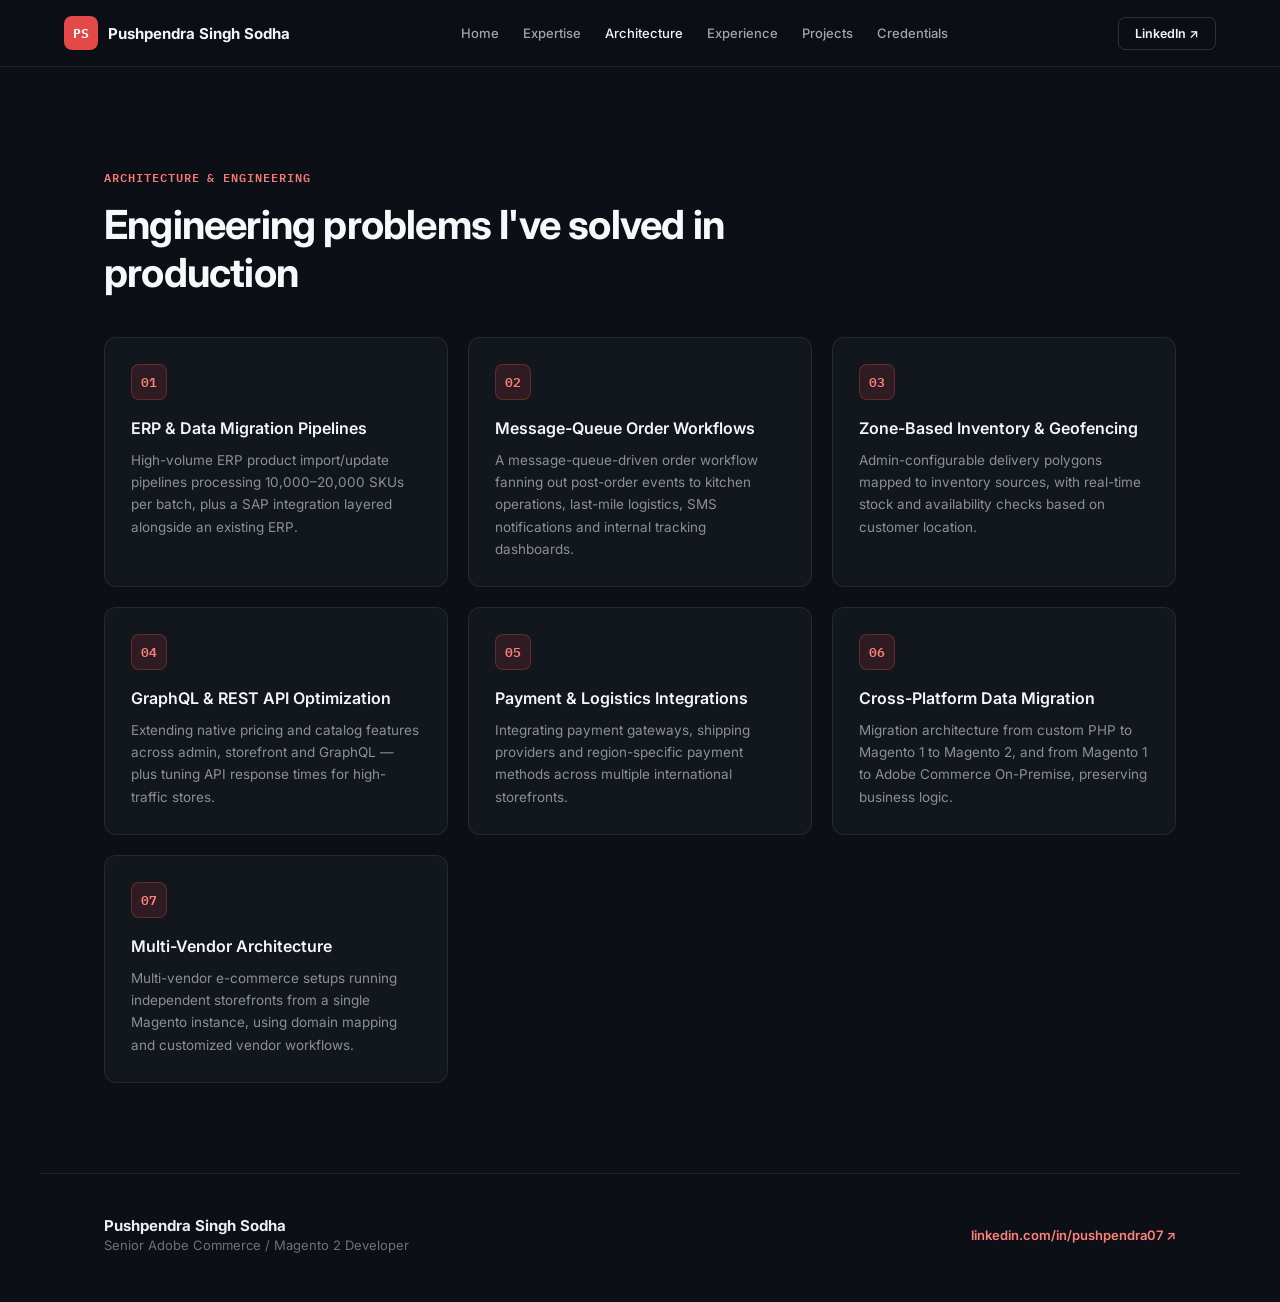
==== Architecture.html @ ab4ce5ff "Page added" ====
<!DOCTYPE html>
<html lang="en">
<head>
<meta charset="utf-8">
<!-- Google tag (gtag.js) -->
<script async src="https://www.googletagmanager.com/gtag/js?id=G-70R8GZVW9N"></script>
<script>
  window.dataLayer = window.dataLayer || [];
  function gtag(){dataLayer.push(arguments);}
  gtag('js', new Date());

  gtag('config', 'G-70R8GZVW9N');
</script>
<title>Architecture &amp; Engineering — Pushpendra Singh Sodha</title>
<meta name="viewport" content="width=device-width, initial-scale=1">
<meta name="description" content="Architecture and engineering work by Pushpendra Singh Sodha — ERP integrations, message queues, geofencing, migrations.">
<link rel="preconnect" href="https://fonts.googleapis.com">
<link href="https://fonts.googleapis.com/css2?family=Inter:wght@400;500;600;700;800&family=IBM+Plex+Mono:wght@400;500;600&display=swap" rel="stylesheet">
<link rel="stylesheet" href="styles.css">
</head>
<body>
<div class="wrap">

  <nav>
    <a href="index.html" class="brand">
      <span class="brand-mark">PS</span>
      Pushpendra Singh Sodha
    </a>
    <div class="nav-links">
      <a href="index.html">Home</a>
      <a href="Expertise.html">Expertise</a>
      <a href="Architecture.html" class="active">Architecture</a>
      <a href="Experience.html">Experience</a>
      <a href="Projects.html">Projects</a>
      <a href="Credentials.html">Credentials</a>
    </div>
    <a href="https://www.linkedin.com/in/pushpendra07/" target="_blank" rel="noopener" class="nav-cta">LinkedIn ↗</a>
  </nav>

  <div class="page-head">
    <div class="section-tag">ARCHITECTURE &amp; ENGINEERING</div>
    <h1 style="max-width:680px">Engineering problems I've solved in production</h1>
  </div>
  <section class="no-border-top" style="max-width:1200px;padding-top:0">
    <div class="arch-grid">
      <div class="arch-card"><div class="arch-num">01</div><h3>ERP &amp; Data Migration Pipelines</h3><p>High-volume ERP product import/update pipelines processing 10,000–20,000 SKUs per batch, plus a SAP integration layered alongside an existing ERP.</p></div>
      <div class="arch-card"><div class="arch-num">02</div><h3>Message-Queue Order Workflows</h3><p>A message-queue-driven order workflow fanning out post-order events to kitchen operations, last-mile logistics, SMS notifications and internal tracking dashboards.</p></div>
      <div class="arch-card"><div class="arch-num">03</div><h3>Zone-Based Inventory &amp; Geofencing</h3><p>Admin-configurable delivery polygons mapped to inventory sources, with real-time stock and availability checks based on customer location.</p></div>
      <div class="arch-card"><div class="arch-num">04</div><h3>GraphQL &amp; REST API Optimization</h3><p>Extending native pricing and catalog features across admin, storefront and GraphQL — plus tuning API response times for high-traffic stores.</p></div>
      <div class="arch-card"><div class="arch-num">05</div><h3>Payment &amp; Logistics Integrations</h3><p>Integrating payment gateways, shipping providers and region-specific payment methods across multiple international storefronts.</p></div>
      <div class="arch-card"><div class="arch-num">06</div><h3>Cross-Platform Data Migration</h3><p>Migration architecture from custom PHP to Magento 1 to Magento 2, and from Magento 1 to Adobe Commerce On-Premise, preserving business logic.</p></div>
      <div class="arch-card"><div class="arch-num">07</div><h3>Multi-Vendor Architecture</h3><p>Multi-vendor e-commerce setups running independent storefronts from a single Magento instance, using domain mapping and customized vendor workflows.</p></div>
    </div>
  </section>

  <footer>
    <div>
      <div class="footer-name">Pushpendra Singh Sodha</div>
      <div class="footer-role">Senior Adobe Commerce / Magento 2 Developer</div>
    </div>
    <a href="https://www.linkedin.com/in/pushpendra07/" target="_blank" rel="noopener" class="footer-link">linkedin.com/in/pushpendra07 ↗</a>
  </footer>

</div>
</body>
</html>
---- styles.css ----
:root{
  --bg:oklch(0.17 0.014 260);
  --bg-panel:oklch(0.2 0.015 260);
  --bg-chip:oklch(0.22 0.016 260);
  --bg-chip2:oklch(0.26 0.018 260);
  --text:oklch(0.97 0.004 260);
  --text-strong:oklch(0.98 0.003 260);
  --text-muted:oklch(0.72 0.01 260);
  --text-dim:oklch(0.65 0.01 260);
  --text-dimmer:oklch(0.6 0.01 260);
  --text-faint:oklch(0.55 0.01 260);
  --text-faintest:oklch(0.58 0.01 260);
  --border:oklch(1 0 0 / 0.08);
  --border-strong:oklch(1 0 0 / 0.14);
  --accent:oklch(0.62 0.19 25);
  --accent-hover:oklch(0.67 0.19 25);
  --accent-text:oklch(0.72 0.15 25);
  --accent-text-hover:oklch(0.8 0.16 25);
  --accent-bright:oklch(0.75 0.16 25);
  --accent-brighter:oklch(0.78 0.16 25);
}
*{box-sizing:border-box}
body{margin:0;background:var(--bg);font-family:'Inter',system-ui,sans-serif}
a{color:var(--accent-text);text-decoration:none}
a:hover{color:var(--accent-text-hover)}
::selection{background:oklch(0.62 0.19 25 / 0.3)}
ul{margin:0}
.wrap{background:var(--bg);color:var(--text);min-height:100vh;overflow-x:hidden}

/* nav */
nav{position:sticky;top:0;z-index:50;display:flex;align-items:center;justify-content:space-between;gap:16px;flex-wrap:wrap;padding:16px clamp(20px,5vw,64px);background:oklch(0.17 0.014 260 / 0.85);backdrop-filter:blur(10px);border-bottom:1px solid var(--border)}
.brand{display:flex;align-items:center;gap:10px;font:700 15px/1 'Inter',sans-serif;color:var(--text)}
.brand-mark{width:34px;height:34px;border-radius:8px;background:var(--accent);color:oklch(0.99 0 0);display:flex;align-items:center;justify-content:center;font:700 13px 'IBM Plex Mono',monospace}
.nav-links{display:flex;gap:clamp(10px,2vw,24px);flex-wrap:wrap;font:500 13px/1 'Inter',sans-serif;color:oklch(0.72 0.01 260)}
.nav-links a{color:inherit}
.nav-links a:hover,.nav-links a.active{color:var(--text)}
.nav-cta{flex:none;padding:8px 16px;border-radius:7px;border:1px solid var(--border-strong);color:var(--text);font:600 12.5px 'Inter',sans-serif}
.nav-cta:hover{border-color:var(--accent);color:var(--accent-text)}

/* hero (home only) */
header{padding:clamp(64px,12vw,120px) clamp(20px,5vw,64px) clamp(60px,8vw,90px);max-width:1100px;margin:0 auto;text-align:left}
.eyebrow{display:inline-flex;align-items:center;gap:8px;padding:6px 12px;border-radius:100px;background:oklch(0.62 0.19 25 / 0.12);border:1px solid oklch(0.62 0.19 25 / 0.3);font:600 11.5px/1 'IBM Plex Mono',monospace;color:var(--accent-bright);letter-spacing:0.03em;margin-bottom:28px}
h1{margin:0 0 18px;font:800 clamp(36px,6vw,64px)/1.08 'Inter',sans-serif;letter-spacing:-0.02em;color:var(--text-strong)}
.role{margin:0 0 22px;font:600 clamp(18px,2.4vw,24px)/1.4 'Inter',sans-serif;color:oklch(0.85 0.01 260)}
.kicker{margin:0 0 8px;font:600 13px/1 'IBM Plex Mono',monospace;color:var(--text-dimmer);letter-spacing:0.02em;text-transform:uppercase}
.lead{margin:22px 0 36px;max-width:640px;font:400 17px/1.65 'Inter',sans-serif;color:var(--text-muted)}
.badges{display:flex;flex-wrap:wrap;gap:10px;margin-bottom:36px}
.badge{padding:7px 14px;border-radius:7px;background:var(--bg-chip);border:1px solid var(--border);font:500 12.5px 'IBM Plex Mono',monospace;color:oklch(0.8 0.01 260)}
.cta-row{display:flex;flex-wrap:wrap;gap:14px}
.btn-primary{padding:13px 26px;border-radius:8px;background:var(--accent);color:oklch(0.99 0 0);font:600 14px 'Inter',sans-serif}
.btn-primary:hover{background:var(--accent-hover);color:oklch(0.99 0 0)}
.btn-secondary{padding:13px 26px;border-radius:8px;border:1px solid var(--border-strong);color:var(--text);font:600 14px 'Inter',sans-serif}
.btn-secondary:hover{border-color:var(--accent)}

/* page header (subpages: h1 + eyebrow, no border-top since it's first) */
.page-head{padding:clamp(60px,10vw,100px) clamp(20px,5vw,64px) 0;max-width:1200px;margin:0 auto}
.page-head.narrow{max-width:1100px}
.page-head.narrower{max-width:1000px}
.page-head h1{margin:0 0 40px;font:700 clamp(28px,4vw,40px)/1.2 'Inter',sans-serif;color:var(--text-strong)}

section{padding:clamp(50px,8vw,90px) clamp(20px,5vw,64px);margin:0 auto;border-top:1px solid var(--border)}
section.no-border-top{border-top:none}
.section-tag{font:600 12px 'IBM Plex Mono',monospace;color:var(--accent-text);letter-spacing:0.08em;margin-bottom:14px}
h2{margin:0 0 40px;font:700 clamp(24px,3vw,32px)/1.25 'Inter',sans-serif;color:var(--text-strong)}

/* about / stats (home) */
#about{max-width:1100px;display:grid;grid-template-columns:repeat(auto-fit,minmax(320px,1fr));gap:48px}
#about h2{margin:0 0 20px;max-width:none}
#about p{margin:0 0 16px;font:400 15.5px/1.75 'Inter',sans-serif;color:var(--text-muted)}
#about p:last-child{margin-bottom:0}
.stat-grid{display:grid;grid-template-columns:repeat(2,1fr);gap:1px;background:var(--border);border:1px solid var(--border);border-radius:12px;overflow:hidden;align-content:start}
.stat-cell{background:var(--bg-panel);padding:26px 20px}
.stat-value{font:800 30px/1 'Inter',sans-serif;color:var(--text-strong);margin-bottom:8px}
.stat-label{font:500 12.5px/1.4 'Inter',sans-serif;color:var(--text-dimmer)}

/* expertise cards */
.card-grid{display:grid;grid-template-columns:repeat(auto-fit,minmax(260px,1fr));gap:1px;background:var(--border);border:1px solid var(--border);border-radius:14px;overflow:hidden}
.card{background:var(--bg-panel);padding:28px 24px;transition:background .15s}
.card:hover{background:oklch(0.235 0.017 260)}
.card h3{margin:0 0 10px;font:600 16px/1.3 'Inter',sans-serif;color:var(--text)}
.card p{margin:0;font:400 13.5px/1.6 'Inter',sans-serif;color:var(--text-dim)}

/* tech stack */
.stack-grid{display:grid;grid-template-columns:repeat(auto-fit,minmax(280px,1fr));gap:20px}
.stack-card{background:var(--bg-panel);border:1px solid var(--border);border-radius:12px;padding:22px}
.stack-name{font:600 12px/1 'IBM Plex Mono',monospace;color:var(--text-dimmer);letter-spacing:0.05em;margin-bottom:16px;text-transform:uppercase}
.stack-items{display:flex;flex-wrap:wrap;gap:8px}
.stack-item{padding:6px 11px;border-radius:6px;background:var(--bg-chip2);font:500 12.5px 'Inter',sans-serif;color:oklch(0.85 0.01 260)}

/* architecture cards */
.arch-grid{display:grid;grid-template-columns:repeat(auto-fit,minmax(300px,1fr));gap:20px}
.arch-card{background:var(--bg-panel);border:1px solid var(--border);border-radius:12px;padding:26px;position:relative}
.arch-num{width:36px;height:36px;border-radius:8px;background:oklch(0.62 0.19 25 / 0.14);border:1px solid oklch(0.62 0.19 25 / 0.3);display:flex;align-items:center;justify-content:center;font:600 13px 'IBM Plex Mono',monospace;color:var(--accent-bright);margin-bottom:18px}
.arch-card h3{margin:0 0 10px;font:600 16px/1.3 'Inter',sans-serif;color:var(--text)}
.arch-card p{margin:0;font:400 13.5px/1.65 'Inter',sans-serif;color:var(--text-dim)}

/* experience timeline */
.exp-row{display:grid;grid-template-columns:minmax(160px,200px) 1fr;gap:28px;padding:28px 0;border-top:1px solid var(--border)}
.exp-row:first-child{border-top:none}
.exp-period{font:600 13px 'IBM Plex Mono',monospace;color:var(--accent-bright);margin-bottom:6px}
.exp-location{font:400 12.5px 'Inter',sans-serif;color:var(--text-faint)}
.exp-role{margin:0 0 4px;font:600 18px/1.3 'Inter',sans-serif;color:var(--text)}
.exp-company{font:500 13.5px/1 'Inter',sans-serif;color:var(--text-dim);margin-bottom:16px}
.exp-bullets{margin:0;padding-left:18px;display:flex;flex-direction:column;gap:8px}
.exp-bullets li{font:400 14px/1.6 'Inter',sans-serif;color:var(--text-muted)}

/* projects */
.flagship{background:linear-gradient(160deg,oklch(0.23 0.02 260),oklch(0.19 0.015 260));border:1px solid oklch(0.62 0.19 25 / 0.25);border-radius:16px;padding:clamp(28px,4vw,44px);margin-bottom:24px}
.flagship-head{display:flex;flex-wrap:wrap;justify-content:space-between;align-items:flex-start;gap:16px;margin-bottom:20px}
.flagship-tag{font:600 11.5px/1 'IBM Plex Mono',monospace;color:var(--accent-bright);letter-spacing:0.06em;margin-bottom:10px}
.flagship-head h2{margin:0 0 6px;font:700 24px/1.2 'Inter',sans-serif;color:var(--text-strong)}
.flagship-sub{font:500 13.5px 'Inter',sans-serif;color:var(--text-dimmer)}
.flagship-stats{display:grid;grid-template-columns:repeat(2,auto);gap:20px 32px}
.flagship-stat-value{font:800 22px/1 'Inter',sans-serif;color:var(--text-strong)}
.flagship-stat-label{font:500 11.5px/1.4 'Inter',sans-serif;color:var(--text-faint);margin-top:4px}
.flagship-bullets{margin:0 0 20px;padding-left:18px;display:grid;grid-template-columns:repeat(auto-fit,minmax(280px,1fr));gap:10px 24px}
.flagship-bullets li{font:400 14px/1.6 'Inter',sans-serif;color:oklch(0.75 0.01 260)}
.flagship-tags{display:flex;flex-wrap:wrap;gap:8px}
.flagship-tags span{padding:5px 11px;border-radius:6px;background:oklch(0.62 0.19 25 / 0.14);border:1px solid oklch(0.62 0.19 25 / 0.3);font:500 12px 'IBM Plex Mono',monospace;color:var(--accent-brighter)}

.project-grid{display:grid;grid-template-columns:repeat(auto-fit,minmax(340px,1fr));gap:20px}
.project-card{background:var(--bg-panel);border:1px solid var(--border);border-radius:12px;padding:24px;display:flex;flex-direction:column;gap:14px}
.project-card h3{margin:0 0 4px;font:600 17px/1.3 'Inter',sans-serif;color:var(--text)}
.project-meta{font:500 12.5px 'Inter',sans-serif;color:var(--text-faint)}
.project-summary{margin:0;font:400 13.5px/1.6 'Inter',sans-serif;color:oklch(0.68 0.01 260)}
.project-tags{display:flex;flex-wrap:wrap;gap:6px}
.project-tags span{padding:4px 9px;border-radius:5px;background:var(--bg-chip2);font:500 11.5px 'IBM Plex Mono',monospace;color:oklch(0.75 0.01 260)}
.project-toggle{align-self:flex-start;background:none;border:none;padding:0;font:600 12.5px 'Inter',sans-serif;color:var(--accent-bright);cursor:pointer}
.project-details{margin:0;padding-left:16px;display:none;flex-direction:column;gap:8px;border-top:1px solid var(--border);padding-top:14px}
.project-details.open{display:flex}
.project-details li{font:400 13px/1.6 'Inter',sans-serif;color:oklch(0.68 0.01 260)}

/* credentials */
.cert-grid{display:grid;grid-template-columns:repeat(auto-fit,minmax(300px,1fr));gap:20px}
.cert-card{background:var(--bg-panel);border:1px solid oklch(0.62 0.19 25 / 0.22);border-radius:12px;padding:28px;display:flex;gap:18px;align-items:flex-start}
.cert-mark{flex:none;width:48px;height:48px;border-radius:10px;background:oklch(0.62 0.19 25 / 0.14);border:1px solid oklch(0.62 0.19 25 / 0.3);display:flex;align-items:center;justify-content:center;font:700 16px 'IBM Plex Mono',monospace;color:var(--accent-bright)}
.cert-card h3{margin:0 0 6px;font:600 16px/1.35 'Inter',sans-serif;color:var(--text)}
.cert-issuer{font:500 12.5px 'Inter',sans-serif;color:var(--text-faintest);margin-bottom:10px}
.cert-verify{font:600 12.5px 'Inter',sans-serif;color:var(--accent-bright)}

.market-grid{display:grid;grid-template-columns:repeat(auto-fit,minmax(260px,1fr));gap:16px;background-image:radial-gradient(oklch(1 0 0 / 0.06) 1px,transparent 1px);background-size:16px 16px;padding:24px;border-radius:14px;border:1px solid var(--border)}
.market-card{background:var(--bg-panel);border:1px solid var(--border);border-radius:10px;padding:18px 20px;display:flex;align-items:center;gap:14px}
.market-dot{width:9px;height:9px;border-radius:50%;background:var(--accent);flex:none}
.market-country{font:600 14.5px 'Inter',sans-serif;color:oklch(0.95 0.004 260)}
.market-project{font:400 12.5px 'Inter',sans-serif;color:var(--text-faint)}

.award-grid{display:grid;grid-template-columns:repeat(auto-fit,minmax(280px,1fr));gap:20px}
.award-card{background:var(--bg-panel);border:1px solid var(--border);border-radius:12px;padding:26px}
.award-card h3{margin:0 0 6px;font:600 16px/1.3 'Inter',sans-serif;color:var(--text)}
.award-company{font:500 12.5px 'Inter',sans-serif;color:var(--text-faintest);margin-bottom:12px}
.award-card p{margin:0;font:400 13.5px/1.6 'Inter',sans-serif;color:var(--text-dim)}

#exploring p{margin:0 0 26px;font:400 15.5px/1.75 'Inter',sans-serif;color:var(--text-muted);max-width:680px}
.explore-row{display:flex;flex-wrap:wrap;gap:10px}
.explore-row span{padding:9px 16px;border-radius:8px;background:var(--bg-chip);border:1px dashed var(--border-strong);font:500 13px 'IBM Plex Mono',monospace;color:oklch(0.78 0.01 260)}

/* footer */
footer{padding:44px clamp(20px,5vw,64px) 50px;max-width:1200px;margin:0 auto;border-top:1px solid var(--border);display:flex;flex-wrap:wrap;justify-content:space-between;align-items:center;gap:20px}
.footer-name{font:700 15px/1 'Inter',sans-serif;color:oklch(0.95 0.004 260);margin-bottom:6px}
.footer-role{font:400 13px/1 'Inter',sans-serif;color:var(--text-faint)}
.footer-link{font:600 13px 'Inter',sans-serif;color:var(--accent-bright)}
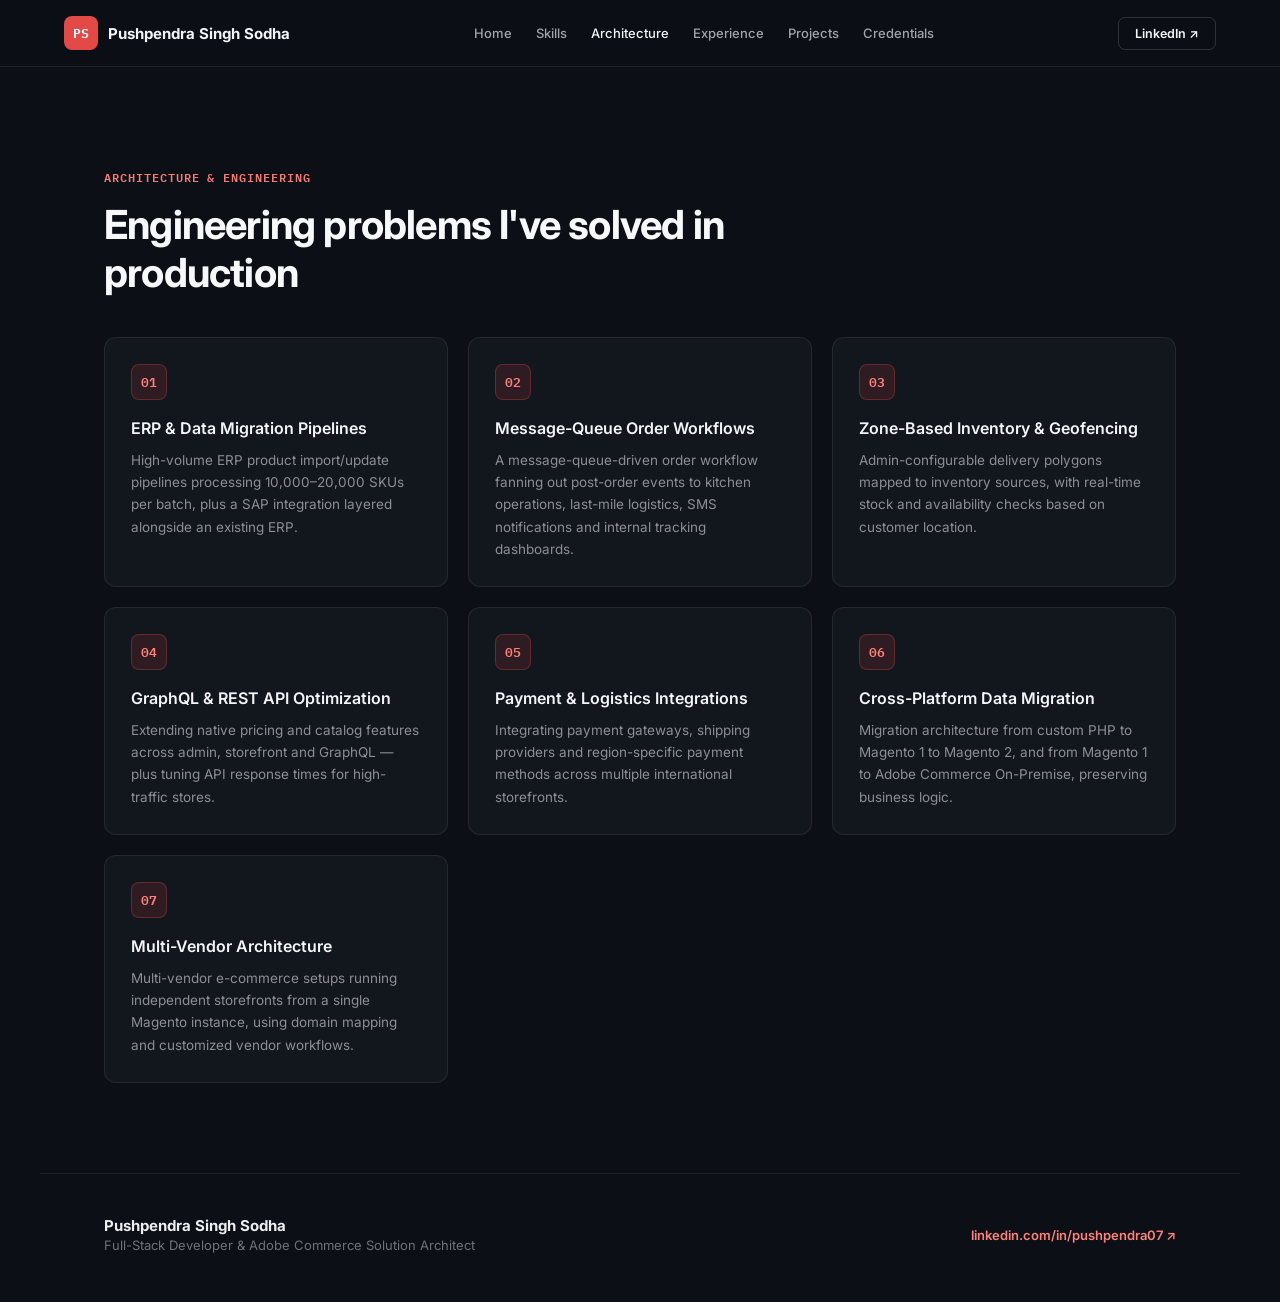
==== commit 76ecb46c: "Page added" ====
--- a/Architecture.html
+++ b/Architecture.html
@@ -28,7 +28,7 @@
     </a>
     <div class="nav-links">
       <a href="index.html">Home</a>
-      <a href="Expertise.html">Expertise</a>
+      <a href="Expertise.html">Skills</a>
       <a href="Architecture.html" class="active">Architecture</a>
       <a href="Experience.html">Experience</a>
       <a href="Projects.html">Projects</a>
@@ -56,7 +56,7 @@
   <footer>
     <div>
       <div class="footer-name">Pushpendra Singh Sodha</div>
-      <div class="footer-role">Senior Adobe Commerce / Magento 2 Developer</div>
+      <div class="footer-role">Full-Stack Developer & Adobe Commerce Solution Architect</div>
     </div>
     <a href="https://www.linkedin.com/in/pushpendra07/" target="_blank" rel="noopener" class="footer-link">linkedin.com/in/pushpendra07 ↗</a>
   </footer>
--- a/styles.css
+++ b/styles.css
@@ -130,6 +130,19 @@
 .project-details.open{display:flex}
 .project-details li{font:400 13px/1.6 'Inter',sans-serif;color:oklch(0.68 0.01 260)}
 
+/* skill proficiency */
+.skill-tier-label{font:600 12px/1 'IBM Plex Mono',monospace;color:var(--text-dimmer);letter-spacing:0.05em;margin-bottom:20px;text-transform:uppercase}
+.skill-bars{display:flex;flex-direction:column;gap:18px;margin-bottom:56px}
+.skill-row{display:grid;grid-template-columns:minmax(160px,220px) 1fr auto;align-items:center;gap:16px}
+.skill-name{font:600 14px/1.3 'Inter',sans-serif;color:var(--text)}
+.skill-bar-track{height:8px;border-radius:4px;background:var(--bg-chip2);overflow:hidden}
+.skill-bar-fill{height:100%;border-radius:4px;background:linear-gradient(90deg,var(--accent),var(--accent-brighter))}
+.skill-pct{font:600 12px/1 'IBM Plex Mono',monospace;color:var(--text-faint);min-width:34px;text-align:right}
+.learning-row{display:flex;flex-wrap:wrap;gap:10px}
+.learning-chip{display:inline-flex;align-items:center;gap:8px;padding:9px 16px;border-radius:8px;background:var(--bg-chip);border:1px dashed var(--border-strong);font:500 13px 'IBM Plex Mono',monospace;color:oklch(0.78 0.01 260)}
+.learning-dot{width:7px;height:7px;border-radius:50%;background:var(--accent);flex:none}
+.learning-note{margin:0 0 22px;font:400 14px/1.65 'Inter',sans-serif;color:var(--text-dim);max-width:640px}
+
 /* credentials */
 .cert-grid{display:grid;grid-template-columns:repeat(auto-fit,minmax(300px,1fr));gap:20px}
 .cert-card{background:var(--bg-panel);border:1px solid oklch(0.62 0.19 25 / 0.22);border-radius:12px;padding:28px;display:flex;gap:18px;align-items:flex-start}
